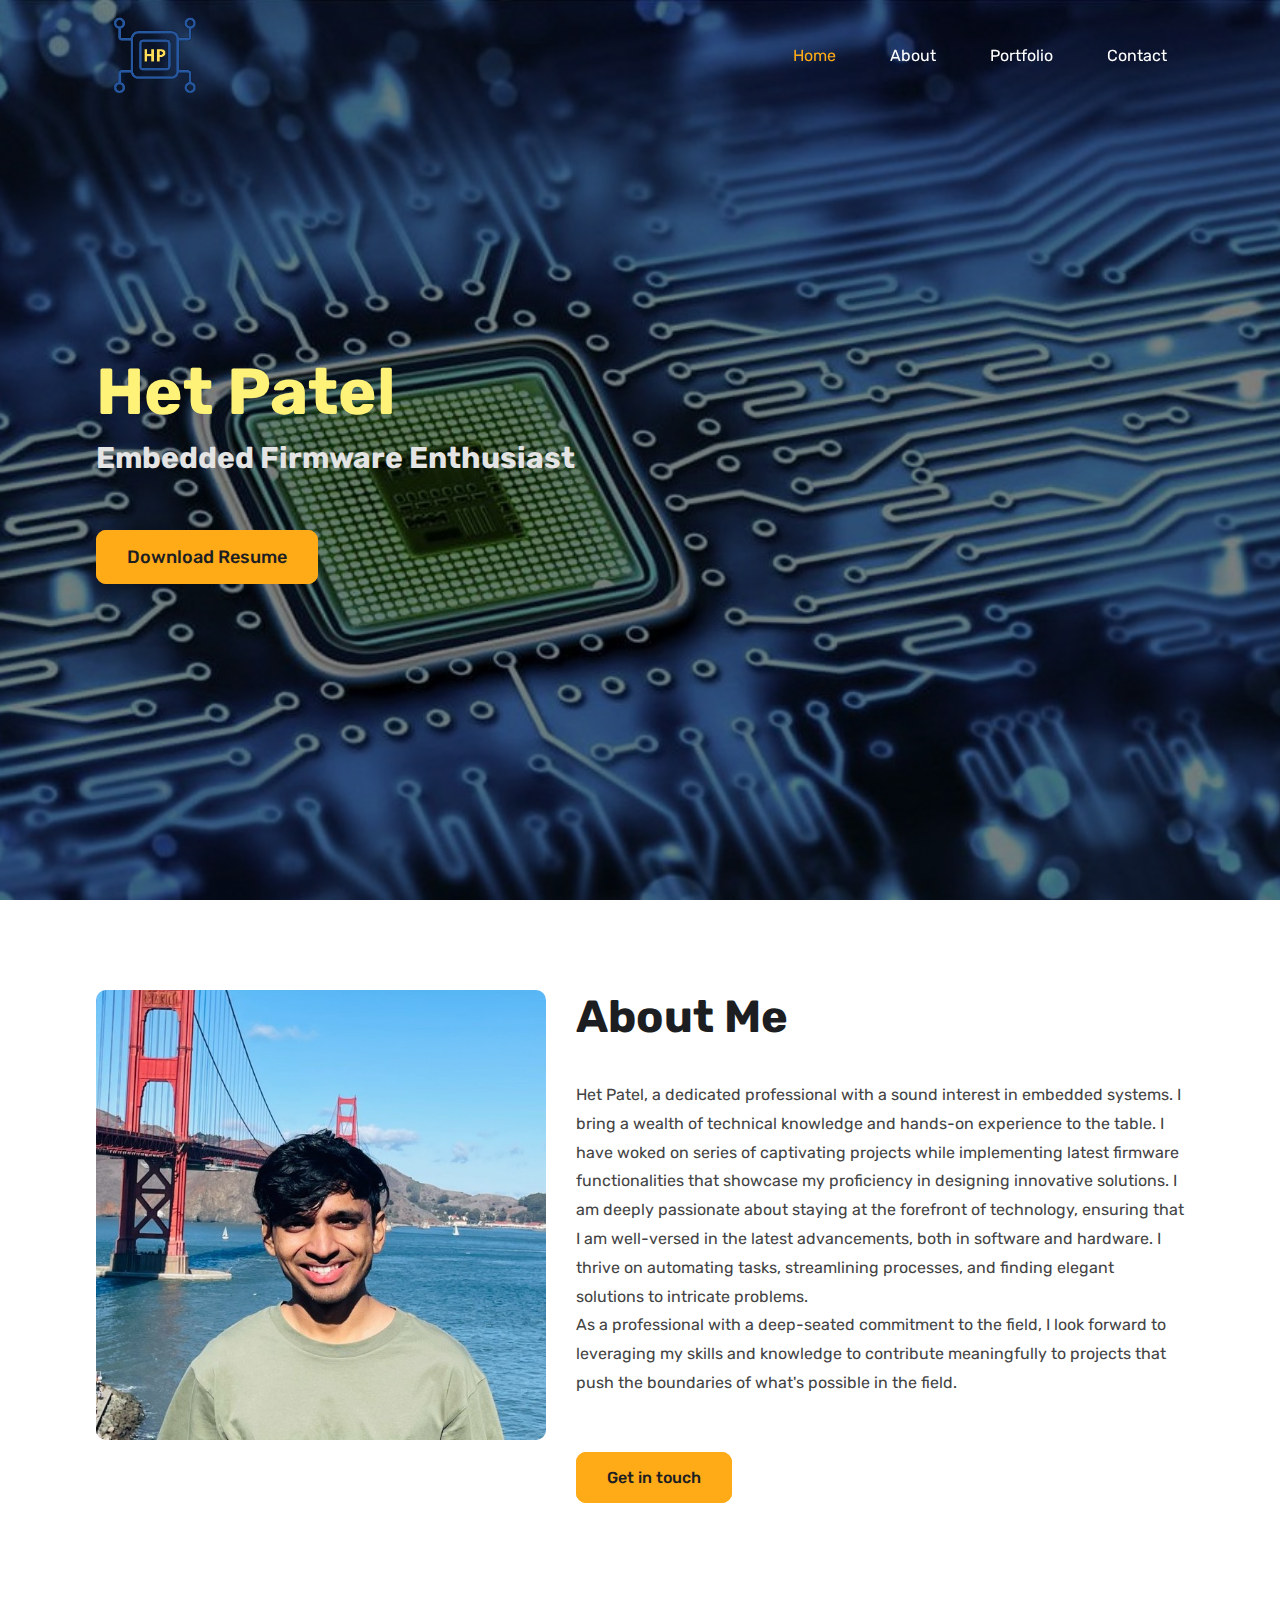
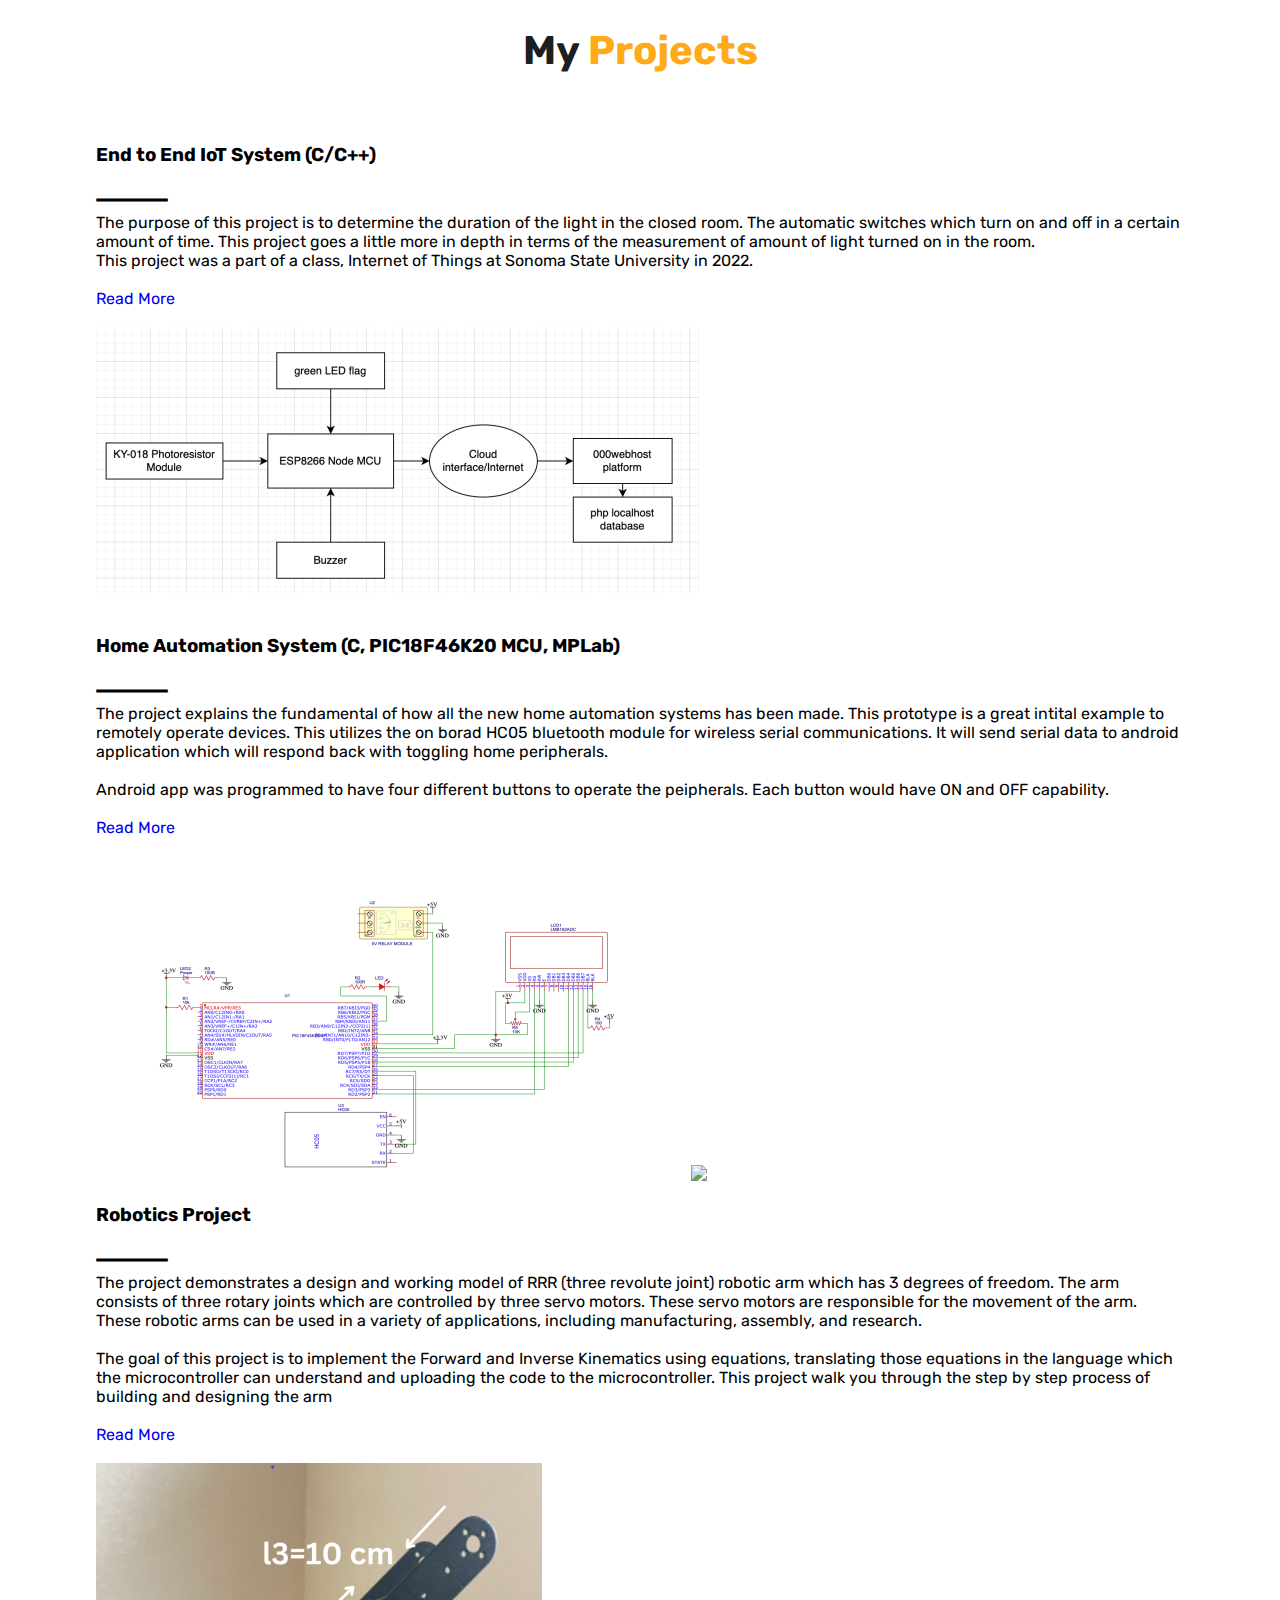
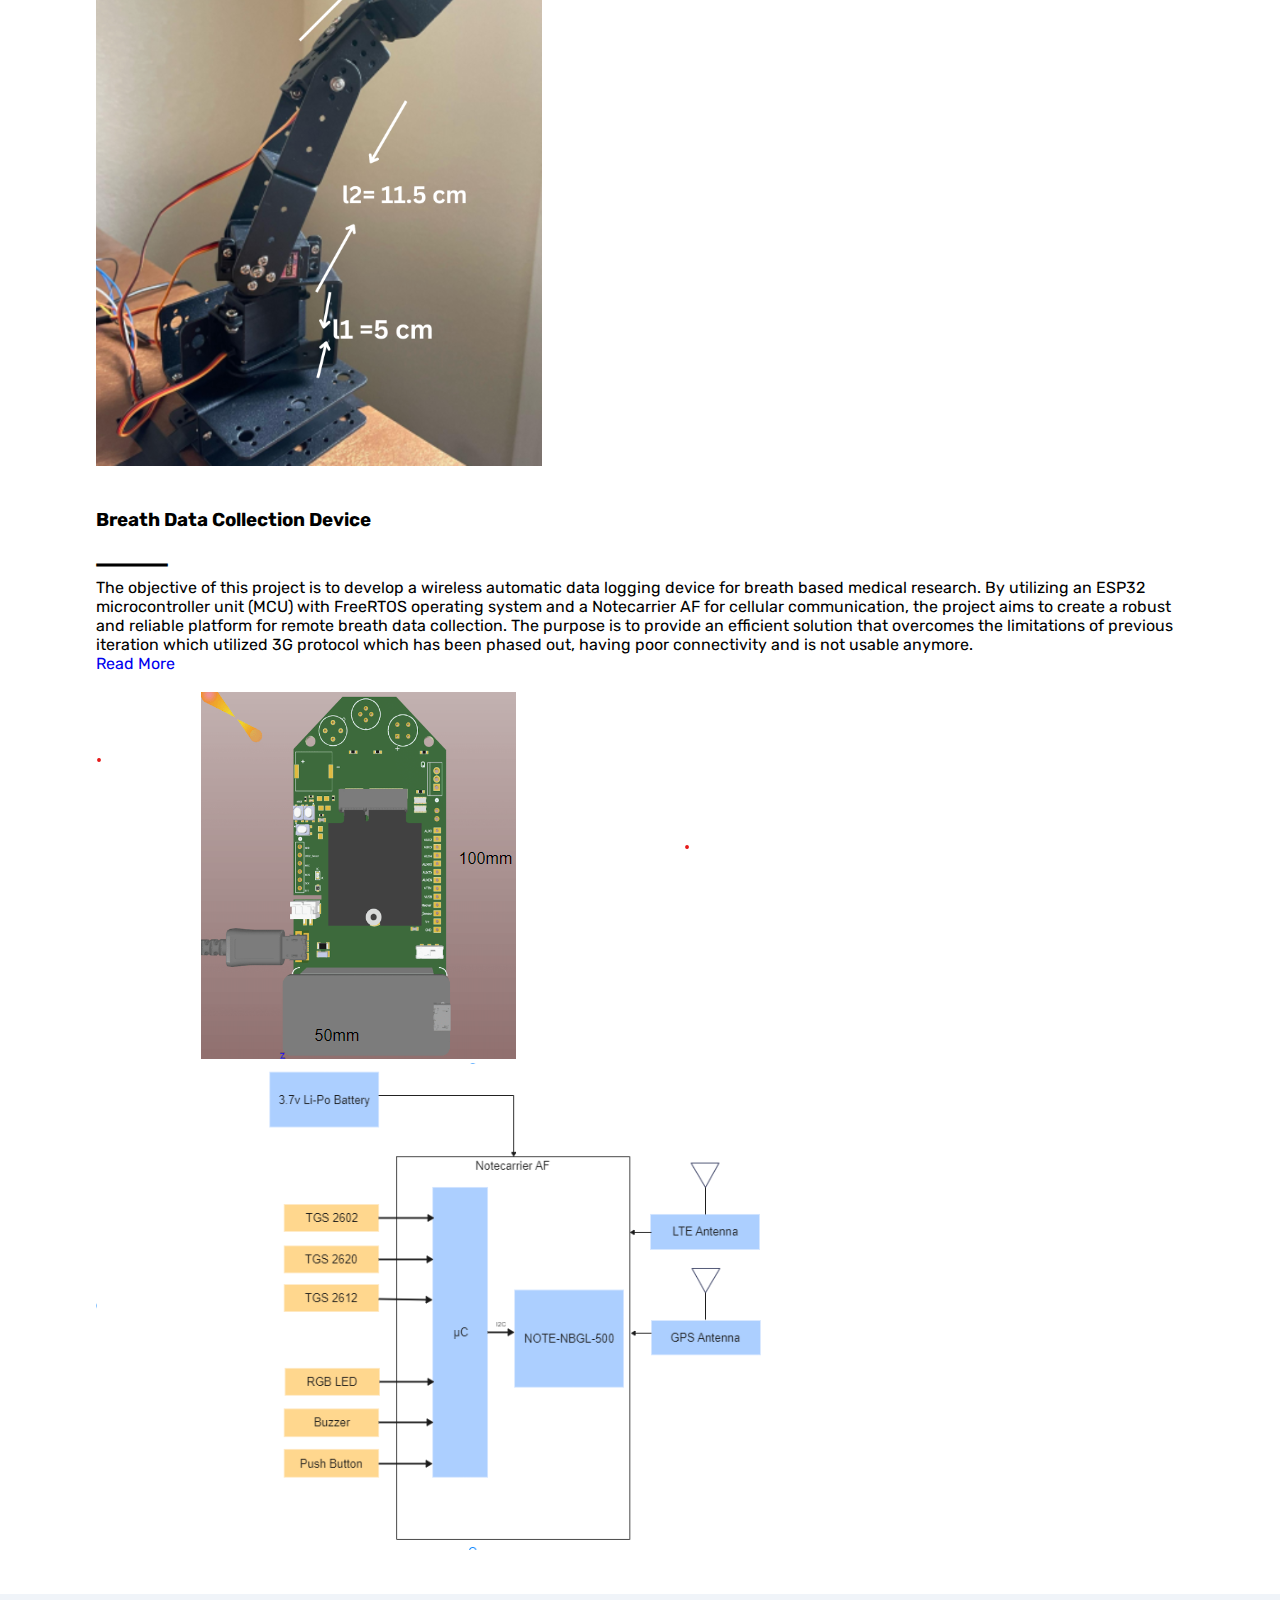
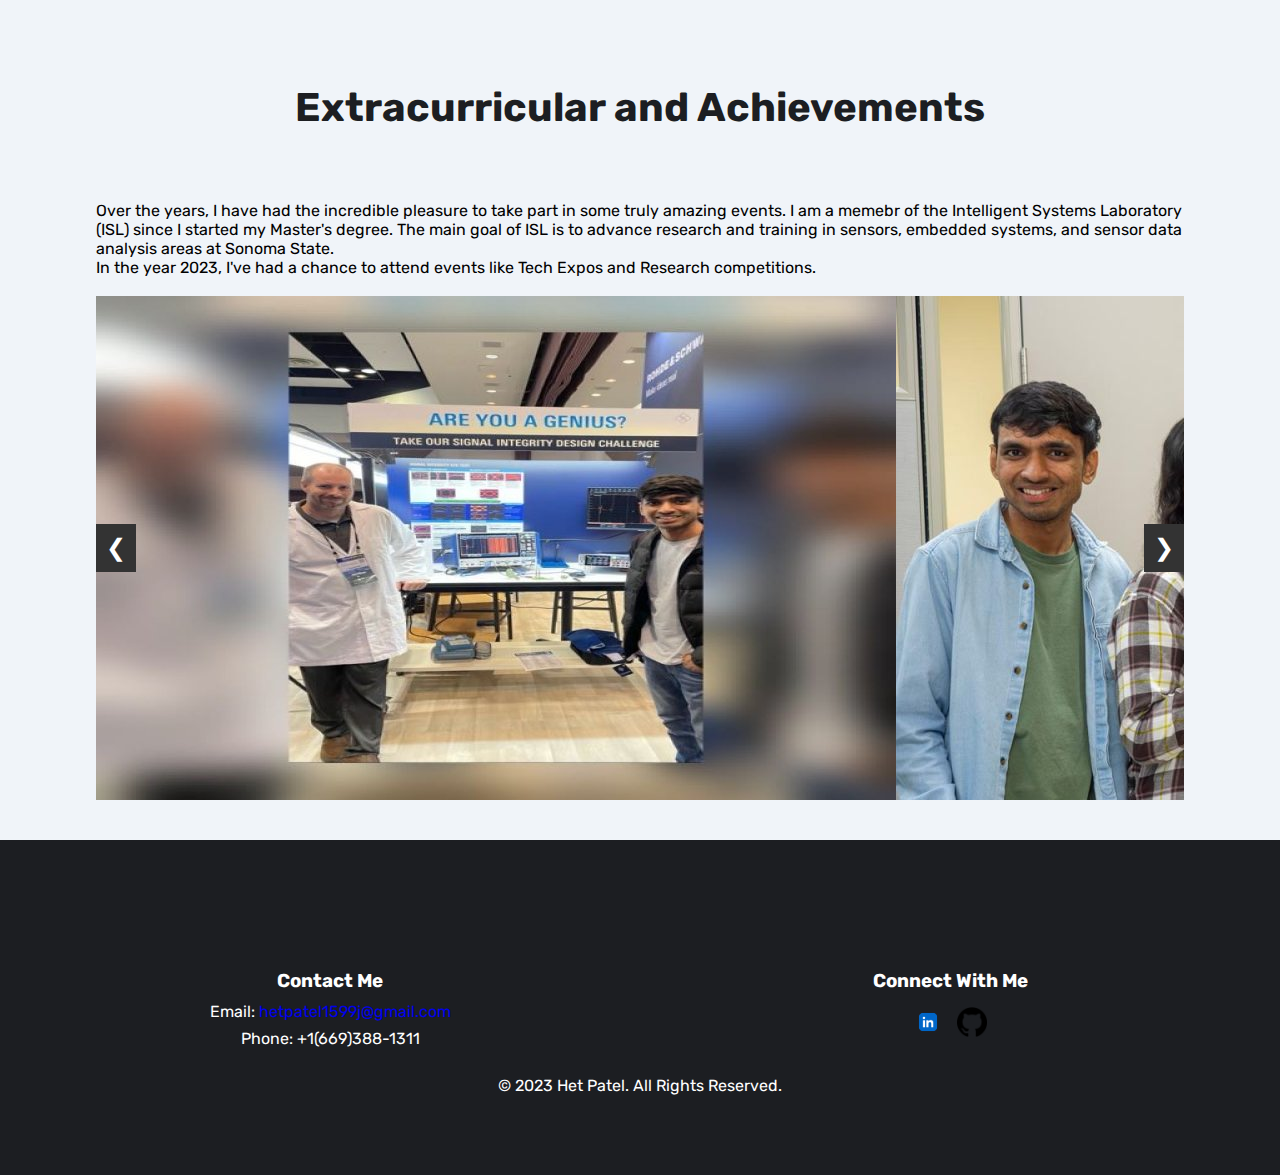
==== index.html @ 167763fb "Updated projects+achievement+JS" ====
<!DOCTYPE html>
<html lang="en">
<head>
    <meta charset="UTF-8">
    <meta http-equiv="X-UA-Compatible" content="IE=edge">
    <meta name="viewport" content="width=device-width, initial-scale=1.0">
    <title>Het Patel - Embedded Systems</title>

    <link rel="stylesheet" href="https://cdnjs.cloudflare.com/ajax/libs/font-awesome/6.4.0/css/all.min.css">
    <!-- link file css -->
    <link rel="stylesheet" href="style.css">
</head>
<body>
    <header>
        <nav class="contanier">
            <img class="logo" src="img/logo1.png" >
            <i id="btn-menu" class="fa-solid fa-bars"></i>
            <div class="nav-links">
                <a href="#home" class="active">Home</a>
                <a href="#about">About</a>
                <a href="#Portfolio">Portfolio</a>
                <a href="#Footer-content">Contact</a>
            </div>
        </nav>
    </header>
<!-- start home sec -->
    <div class="hero" id="home">
        <div class="overlay">
        <div class="contanier">
            <div class="main-content">
            <div class="content">
                <!-- <h4>Hello, I'm</h4> -->
                <h1>Het Patel</h1>
                <p>Embedded Firmware Enthusiast</p>
                <a href="Het Patel_Resume.pdf" class="btn">Download Resume</a>
            </div>

            <!-- <div class="hero-img">
                <img src="img/hero.png" >
            </div> -->
        </div>
    </div>
    </div>
    </div>

    <!-- start about sec -->

    <section id="about" class="about">
        <div class="contanier">
            <div class="about-img">
                <img src="img/HP_Headshot.jpg" >
            </div>
            <div class="content">
                <h1>About Me 
                    <!-- <span>Me</span> -->
                </h1>
                <!-- <h3>Embedded Systems</h3> -->
                <br><br>
                <p> 
                    Het Patel, a dedicated professional with a sound interest in embedded systems. I bring a wealth of technical knowledge and hands-on experience to the table.
                    I have woked on series of captivating projects while implementing latest firmware functionalities that showcase my proficiency in designing innovative solutions. I am deeply passionate about staying at the forefront of technology, ensuring that I am well-versed in the latest advancements, both in software and hardware.
                    I thrive on automating tasks, streamlining processes, and finding elegant solutions to intricate problems. <br>
                    As a professional with a deep-seated commitment to the field, I look forward to leveraging my skills and knowledge to contribute meaningfully to projects that push the boundaries of what's possible in the field.
                </p>
                     <div class="btns">
                        <!-- <a href="#" class="btn">Download CV</a> -->
                        <a href="#Footer-content" class="btn">Get in touch</a>
                     </div>
            </div>
        </div>
    </section>


    <!-- start Portfolio -->


    <section id="Portfolio" class="portfolio">
        <div class="contanier">
            <div class="sec-top">
                <h1>My <span>Projects</span></h1>
            </div>
    
            <!-- Project 1 -->
            <div class="project1">
                <h3>End to End IoT System (C/C++)</h3>
                <br>
                <h2>⸻</h2>
                <p> The purpose of this project is to determine the duration of the light in the closed
                    room. The automatic switches which turn on and off in a
                    certain amount of time. This project goes a little more in depth in terms of the measurement
                    of amount of light turned on in the room.
                    </p>
                    <p>
                        This project was a part of a class, Internet of Things at Sonoma State University in 2022. 
                    </p> <br>
                <a href="endtoend.pdf">
                        <span>Read More</span>
                        </a> <br> <br> 
                <div class="image-container">      
                    <img src="img/endtoend.png">
                </div>
            </div>  
    
            <!-- Project 2 -->
            <div class="project2">
                <br><br> 
                <h3>Home Automation System (C, PIC18F46K20 MCU, MPLab)</h3>
                <br>
                <h2>⸻</h2>
                <p>The project explains the fundamental of how all the new home automation systems has been made. 
                    This prototype is a great intital example to remotely operate devices. This utilizes the on borad
                    HC05 bluetooth module for wireless serial communications. It will send serial data to android application
                    which will respond back with toggling home peripherals. 
                    <br> <br>Android app was programmed to have four different buttons to operate the peipherals. Each button would have ON and OFF capability.
                </p> <br>
                
                    <a href="projects.html">
                        <span>Read More</span><br><br><br><br>
                        </a>
                <div class="image-container">  
                    <img src="img/project7.png">
                    <img src="img/project8.png"><br>
                    <br>
                </div>
            </div>
    
            <!-- Project 3 -->
            <div class="project3">
                <h3>Robotics Project</h3>
                <br>
                <h2>⸻</h2>
                <p>The project demonstrates a design and working model of RRR (three revolute joint) robotic arm which has 3 degrees of freedom. 
                    The arm consists of three rotary joints which are controlled by three servo motors. 
                    These servo motors are responsible for the movement of the arm. These robotic arms can be used in a variety of applications, including manufacturing, assembly, and research. 
                    
                   <br> <br> The goal of this project is to implement the Forward and Inverse Kinematics using equations, translating those equations in the language which the microcontroller can understand and uploading the code to the microcontroller. 
                    This project walk you through the step by step process of building and designing the arm
                </p> <br>
                <a href="ECE573 Report.pdf">
                        <span>Read More</span>
                        </a> <br> <br>
                <div class="image-container">    
                    <img src="img/Project9.png">
                </div>
            </div>
            
             <!-- Project 4 -->
             <div class="project4"><br><br>
                <h3>Breath Data Collection Device</h3>
                <br>
                <h2>⸻</h2>
                <p>The objective of this project is to develop a wireless automatic data logging device for breath based medical research. 
                    By utilizing an ESP32 microcontroller unit (MCU) with FreeRTOS operating system and a Notecarrier AF for cellular communication, the project aims to create a robust and reliable platform for remote breath data collection. 
                    The purpose is to provide an efficient solution that overcomes the limitations of previous iteration which utilized 3G protocol which has been phased out, having poor connectivity and is not usable anymore.</p>
                <a href="projects.html">
                        <span>Read More</span><br><br>
                        </a>
                <div class="image-container">
                    <img src="img/Project10.png">
                    <img src="img/Project11.png">
                    
                </div>
    
            <!-- Add more projects as needed -->
    
        </div>
    </section>
                    </div>
    </section>


    <!-- start Contact -->

    <section id="Contact" class="contact">
        <div class="contanier">
            <div class="sec-top">
                <h1>Extracurricular and Achievements<span></span></h1>
            </div>
    
            <div class="content">
                <p>Over the years, I have had the incredible pleasure to take part in some truly amazing events.
                    I am a memebr of the Intelligent Systems Laboratory (ISL) since I started my Master's degree. The main goal of ISL is to advance research and training in sensors, embedded systems, and sensor data analysis areas at Sonoma State.
                    <br> In the year 2023, I've had a chance to attend events like Tech Expos and Research competitions.  
                </p> <br>
            </div>

            <div class="carousel-container">
                <button class="carousel-button prev" onclick="prevSlide()">❮</button>
                <div class="carousel">
                    <img src="img/Expo_3.jpg" alt="Description of Image 1">
                    <img src="img/CSU_research.jfif" alt="Description of Image 2">
                    <img src="img/isl_logo.jpg" alt="Description of Image 2">
                    <img src="img/Expo_4.jpg" alt="Description of Image 2">
                    <!-- Add more images as needed -->
                </div>
                <button class="carousel-button next" onclick="nextSlide()">❯</button>
            </div>
        </div>
    </section>  

    <!--- strat footer -->

    <footer>
        <section id="Footer-content">
        <div class="footer-content">
            <div class="contact-info">
                <h3>Contact Me</h3>
                <p>Email: <a href="mailto:hetpatel1599j@gmail.com">hetpatel1599j@gmail.com</a></p>
                <p>Phone: +1(669)388-1311</p>
            </div>
            <div class="social-icons">
                <h3>Connect With Me</h3>
                <a href="https://www.linkedin.com/in/het-patel-87b66620b/" target="_blank">
                    <img src="img/linkedin-logo.png" alt="LinkedIn">
                </a>
                <a href="https://www.github.com/hetgg" target="_blank">
                    <img src="img/github-logo.png" alt="GitHub">
                </a>
                <!-- Add more social icons as needed -->
            </div>
        </div>
        <div class="copyright">
            <p>&copy; 2023 Het Patel. All Rights Reserved.</p>
        </div>
    </section>
    </footer>
    

    <script src="main.js"></script>
</body>
</html>
---- style.css ----
/* fonts */
@import url('https://fonts.googleapis.com/css2?family=Dosis:wght@300;400;500;600;700;800&family=Rajdhani:wght@300;400;500;600;700&family=Rubik:wght@300;400;500;600;700&display=swap');
*{
    padding: 0;
    margin: 0;
    box-sizing: border-box;
    font-family: 'Rubik', sans-serif;
    text-decoration: none;
    transition: 0.3s;
}
*::selection{
    background-color: #ffaa17;
    color: #fff;
}

html{
    scroll-behavior: smooth;
}
.contanier{
    width: 85%;
    margin: auto;
}
.btn{
    padding: 15px 30px;
    color: #1c1e22;
    font-weight: 500;
    background-color: #ffaa17;
    border-radius: 10px;
    border: 1px solid #ffaa17;
}
.btn:hover{
    color: #ffaa17;
    background: #fff;
}

section{
    padding: 90px 0 40px;
}

.sec-top{
    text-align: center;
    margin-bottom: 70px;
}
.sec-top h1{
    color: #1c1e22;
    font-size: 40px;
}
.sec-top h1 span{
    color: #ffaa17;
}

.boxs{
    display: flex;
    flex-wrap: wrap;
    justify-content: space-between;
}
.boxs .box{
    width: 30%;
}
/* start Header */

header{
    position: fixed;
    top: 0;
    left: 0;
    right: 0;
    background: transparent;
    justify-content: space-between;
    z-index: 1000;
    padding: 15px 20px;

}
.logo {
    max-height: 80px; /* Adjust the max height as needed */
}
header.active{
    background-color: #1c1e22;
    border-bottom: 1px solid #8888884a;
}
header nav{
    display: flex;
    justify-content: space-between;
    align-items: center;
    height: 80px;
}
header nav .nav-links a{
    color: #fff;
    margin-left: 50px;
}
header nav .nav-links a:hover,
header nav .nav-links a.active{
    color: #ffaa17;
}

#btn-menu{
    display: none;
}

/* start Hero */

.hero .hero-img img,
.project img {
    max-width: 100%; /* Ensure the image scales down to fit its container */
    height: auto; /* Maintain the aspect ratio of the image */
    display: block; /* Remove any extra spacing added by inline elements */
    margin: 0 auto; /* Center the image within its container */
    border-radius: 10px; /* Add border-radius for rounded corners if desired */
}

/* Center images within the project box */
.project1 .box,
.project2 .box,
.project3 .box,
.project4 .box {
    display: flex;
    /* flex-direction: column; */
    justify-content: space-between;
    align-items: center;
}

/* Style for the "Landing Page" text */
.project1 .box-hover span,
.project2 .box-hover span,
.project3 .box-hover span,
.project4 .box-hover span {
    display: block;
    text-align: center;
    margin-top: 20px;
}

/* Adjust the width of the boxes */
.boxs .box {
    width: calc(30% - 20px);
    margin-bottom: 40px;
}

/* Add margin between the boxes */
.boxs .box:not(:last-child) { 
    margin-right: 20px;
}

/* Add a wrapper for the text and links */
.project1 .text-wrapper,
.project2 .text-wrapper,
.project3 .text-wrapper,
.project4 .text-wrapper {
    display: flex;
    flex-direction: column;
    align-items: center;
    text-align: center;
    margin-bottom: 20px; /* Adjust the margin as needed */
}

/* Style for the paragraph and link */
.project1 .text-wrapper p,
.project2 .text-wrapper p,
.project3 .text-wrapper p,
.project4 .text-wrapper p,
.project1 .text-wrapper a,
.project2 .text-wrapper a,
.project3 .text-wrapper a,
.project4 .text-wrapper a {
    margin: 5px 0;
}


/* CSS for Image Carousel */

.carousel-container {
    position: relative;
    max-width: 100%; /* Adjust the maximum width as needed */
    width: 100%;
    margin: auto;
    overflow: hidden;
    text-align: center;
}

.carousel {
    display: flex;
    transition: transform 0.5s ease-in-out;
}

.carousel img {
    width: 100%; /* Each image takes up 50% of the container width */
    height: auto;
    object-fit: contain;
}

.carousel-button {
    position: absolute;
    top: 50%;
    transform: translateY(-50%);
    font-size: 24px;
    cursor: pointer;
    color: #fff;
    background-color: #333;
    border: none;
    padding: 10px;
    z-index: 1;
}

.next {
    right: 0;
}

.prev {
    left: 0;
}


.hero{
    padding-top: 80px;
    background: url(img/cover.jpeg);
    background-repeat: no-repeat;
    background-position: center;
    background-size: cover;
    min-height: 100vh;
    justify-content: center;
    align-items: center;

}
.hero .contanier{
    display: flex;
    justify-content: space-between;
    align-items: center;
}
.hero .content h4{
    color: #ffaa17;
    font-size: 30px;
}
.hero .content h1{
    color: #fff279;
    font-size: 65px;
    margin: 20px 0 10px;
    /* margin: 20px 0 80px; */
}

.overlay {
    position: absolute;
    top: 0;
    left: 0;
    width: 100%;
    height: 100%;
    background-color: rgba(0, 0, 0, 0.5); /* Adjust the last value for the level of transparency */
    display: flex;
    justify-content: center;
    align-items: center;
}

.main-content {
    z-index: 1; /* Ensure text appears above the overlay */
    color: #fff; /* Set text color to white or a contrasting color */
    /* Add any additional styles for your main content */
  }

.hero .content p{
    color: #e4e4e4;
    font-size: 30px;
    font-weight: bold;
    margin-bottom: 70px;
}
.hero .content .btn{
    font-size: 18px;
}
.hero .hero-img img{
    width: 450px;
}
 /* start about */ 

 .about {
    padding: 90px 0 50px;
 }
.about .contanier{
    display: flex;
    justify-content: center;
}
.about .about-img img{
    width: 450px;
    border-radius: 10px;
}
.about .content{
    margin-left: 30px;
}
.about .content h1{
    color: #1c1e22;
    font-size: 45px;
}
.about .content h1 span{
    color: #ffaa17;
}
.about .content h3{
    color: #1c1e22;
    font-size: 20px;
    font-weight: 600;
    margin-bottom: 40px;
}
.about .content p{
    color: #444;
    line-height: 1.8;
    margin-bottom:70px;
}



/* start Services */

.services{
    background-color: #f0f4f9;
    text-align: center;
}
.services .boxs .box{
    background-color: #fff;
    padding: 40px 20px;
    border-radius: 10px;
    box-shadow: 0px 5px 20px 0px rgba(128, 112, 22, 0.2);
    position: relative;
    top: 0;
}
.services .boxs .box:hover{
    top: -25px;
}
.services .boxs .box i{
    color: #ffaa17;
    font-size: 50px;
    margin-bottom: 20px;
}
.services .boxs .box h3{
    color: #1c1e22;
    font-size: 24px;
    margin-bottom: 20px;
}
.services .boxs .box p{
    color: #444;
    margin-bottom: 50px;
}
/* start Portfolio */
.portfolio .boxs .box{
    margin-bottom: 50px;
    position: relative;
    overflow: hidden;
}
.portfolio .boxs .box img{
    width: 100%;
    height: 100%;
}
.portfolio .boxs .box:hover img{
    transform: scale(1.2);
    rotate: -4deg;
    transition: 0.6s ease-out;
}
.portfolio .boxs .box .box-hover{
    position: absolute;
    left: 0;
    bottom: 0;
    width: 100%;
    height: 100%;
    background: #111111b9;
    z-index: 2;
    display: flex;
    justify-content: center;
    align-items: center;
    transition: 0.6s;
    opacity: 0;
}
.portfolio .boxs .box:hover .box-hover{
    opacity: 1;
}
.portfolio .boxs .box .box-hover span{
    color: #fff;
    font-size: 25px;
}

/* start Contact */

.contact{
    background: #f0f4f9;
}
.contact form{
    width: 60%;
    margin: auto;
    display: flex;
    flex-wrap: wrap;
    justify-content: space-between;
}
.contact form input{
    width: 48%;
    font-size: 18px;
    padding: 15px 10px;
    outline: none;
    border: 1px solid rgba(128, 112, 22, 0.3);
    margin-bottom: 20px;
    border-radius: 10px;
}
.contact form textarea{
    border: 1px solid rgba(128, 112, 22, 0.3);
    outline: none;
    border-radius: 10px;
    width: 100%;
    padding: 10px;
}
.contact form textarea:focus,
.contact form input:focus{
    border-color: #ffaa17;
}
.contact form button{
    margin: 40px auto 0;
    cursor: pointer;
}

/*Start Footer*/
footer {
    background-color: #1c1e22;
    color: #fff;
    padding: 40px 20px;
    text-align: center;
}

.footer-content {
    display: flex;
    justify-content: space-around;
    flex-wrap: wrap;
}

.contact-info,
.social-icons {
    flex: 1;
    margin: 0 20px;
}

.contact-info h3,
.social-icons h3 {
    margin-bottom: 10px;
}

.contact-info p {
    margin-bottom: 8px;
}

.social-icons img {
    width: 30px;
    margin: 5px;
}

.copyright {
    margin-top: 20px;
}

/* Media */
/* Existing CSS code remains unchanged */

/* Media Queries for Responsiveness */

@media (max-width: 1200px) {
    .contanier {
        width: 90%;
    }
    .hero .content h1 {
        font-size: 50px;
    }
    .hero .content p {
        font-size: 25px;
    }
    .hero .hero-img img {
        width: 380px;
    }
    .hero {
        padding-bottom: 40px;
    }
    .about .content h3 {
        font-size: 20px;
    }
    .about .content p {
        margin-bottom: 50px;
    }
    .about .about-img img {
        width: 380px;
    }
    .services .boxs .box h3 {
        font-size: 22px;
    }
    .contact form {
        width: 70%;
    }
}

@media (max-width: 900px) {
    .hero .content h1 {
        font-size: 40px;
    }
    .hero .content p {
        font-size: 22px;
    }
    .hero .hero-img img {
        width: 340px;
    }
    header nav .nav-links a {
        margin-left: 40px;
    }
    .about .contanier {
        flex-direction: column;
        text-align: center;
    }
    .about .about-img img {
        width: 340px;
    }
    .about .about-img {
        margin-bottom: 40px;
    }
    .boxs .box {
        width: 45%;
        margin-bottom: 40px;
    }
    .contact form {
        width: 80%;
    }
}

@media (max-width: 780px) {
    .hero .contanier {
        flex-direction: column-reverse;
    }
    .hero .hero-img img {
        width: 380px;
    }
    .hero .content h1 {
        font-size: 50px;
    }
    .hero .content {
        margin-top: 40px;
        text-align: center;
    }
    .btn {
        padding: 12px 25px;
    }
    #btn-menu {
        display: block;
        color: #fff;
        font-size: 40px;
    }
    header nav .nav-links {
        position: absolute;
        top: -350px;
        left: 0;
        width: 100%;
        display: flex;
        flex-direction: column;
        background-color: #1c1e22;
    }
    header nav .nav-links.active {
        top: 100%;
    }
    header nav .nav-links a {
        width: 100%;
        margin: auto;
        padding: 20px;
        text-align: center;
        font-size: 20px;
        border-bottom: 1px solid #444;
    }
    header nav .nav-links a.active,
    header nav .nav-links a:hover {
        background-color: #ffaa17;
        color: #1c1e22;
    }
}

@media (max-width: 670px) {
    .hero .hero-img img {
        width: 100%;
        border: 2px solid #ffaa17;
    }
    .carousel img {
        width: 100%; /* Ensure images scale down on smaller screens */
        height: auto;
    }
    .carousel-container {
        overflow: hidden; /* Ensure images are properly clipped within the container */
    }
    .project1 img,
    .project2 img,
    .project4 img {
        max-width: 100%; /* Ensure images scale down on smaller screens */
        height: auto;
        margin: 0 auto;
        display: block;
        border-radius: 10px; /* Add border-radius for rounded corners if desired */
    }
    .project3 img { 
    max-width: 50%; /* Reduce the size by half for mobile view */
    height: auto;
    border-radius: 10px; /* Add border-radius for rounded corners if desired */
    }
    .boxs {
        flex-direction: column;
        align-items: center;
    }
    .boxs .box {
        width: 90%; /* Adjust the width of the boxes for better responsiveness */
        margin-right: 0;
        margin-bottom: 20px;
    }
    .contact form {
        width: 90%;
    }
}

@media (max-width: 500px) {
    .project1 img,
    .project2 img,
    .project4 img {
        max-width: 100%; /* Ensure images scale down on smaller screens */
        height: auto;
        margin: 0 auto;
        display: block;
        border-radius: 10px; /* Add border-radius for rounded corners if desired */
    }
    .project3 img {
        max-width: 50%; /* Reduce the size by half for mobile view */
        height: auto;
        border-radius: 10px; /* Add border-radius for rounded corners if desired */
    }
    .hero .hero-img img {
        width: 100%;
        border: 2px solid #ffaa17;
    }
    .boxs {
        flex-direction: column;
        align-items: center;
    }
    .boxs .box {
        width: 100%; /* Display boxes as full width on smaller screens */
        margin-right: 0;
        margin-bottom: 20px;
    }
    .contact form {
        width: 90%;
    }
}
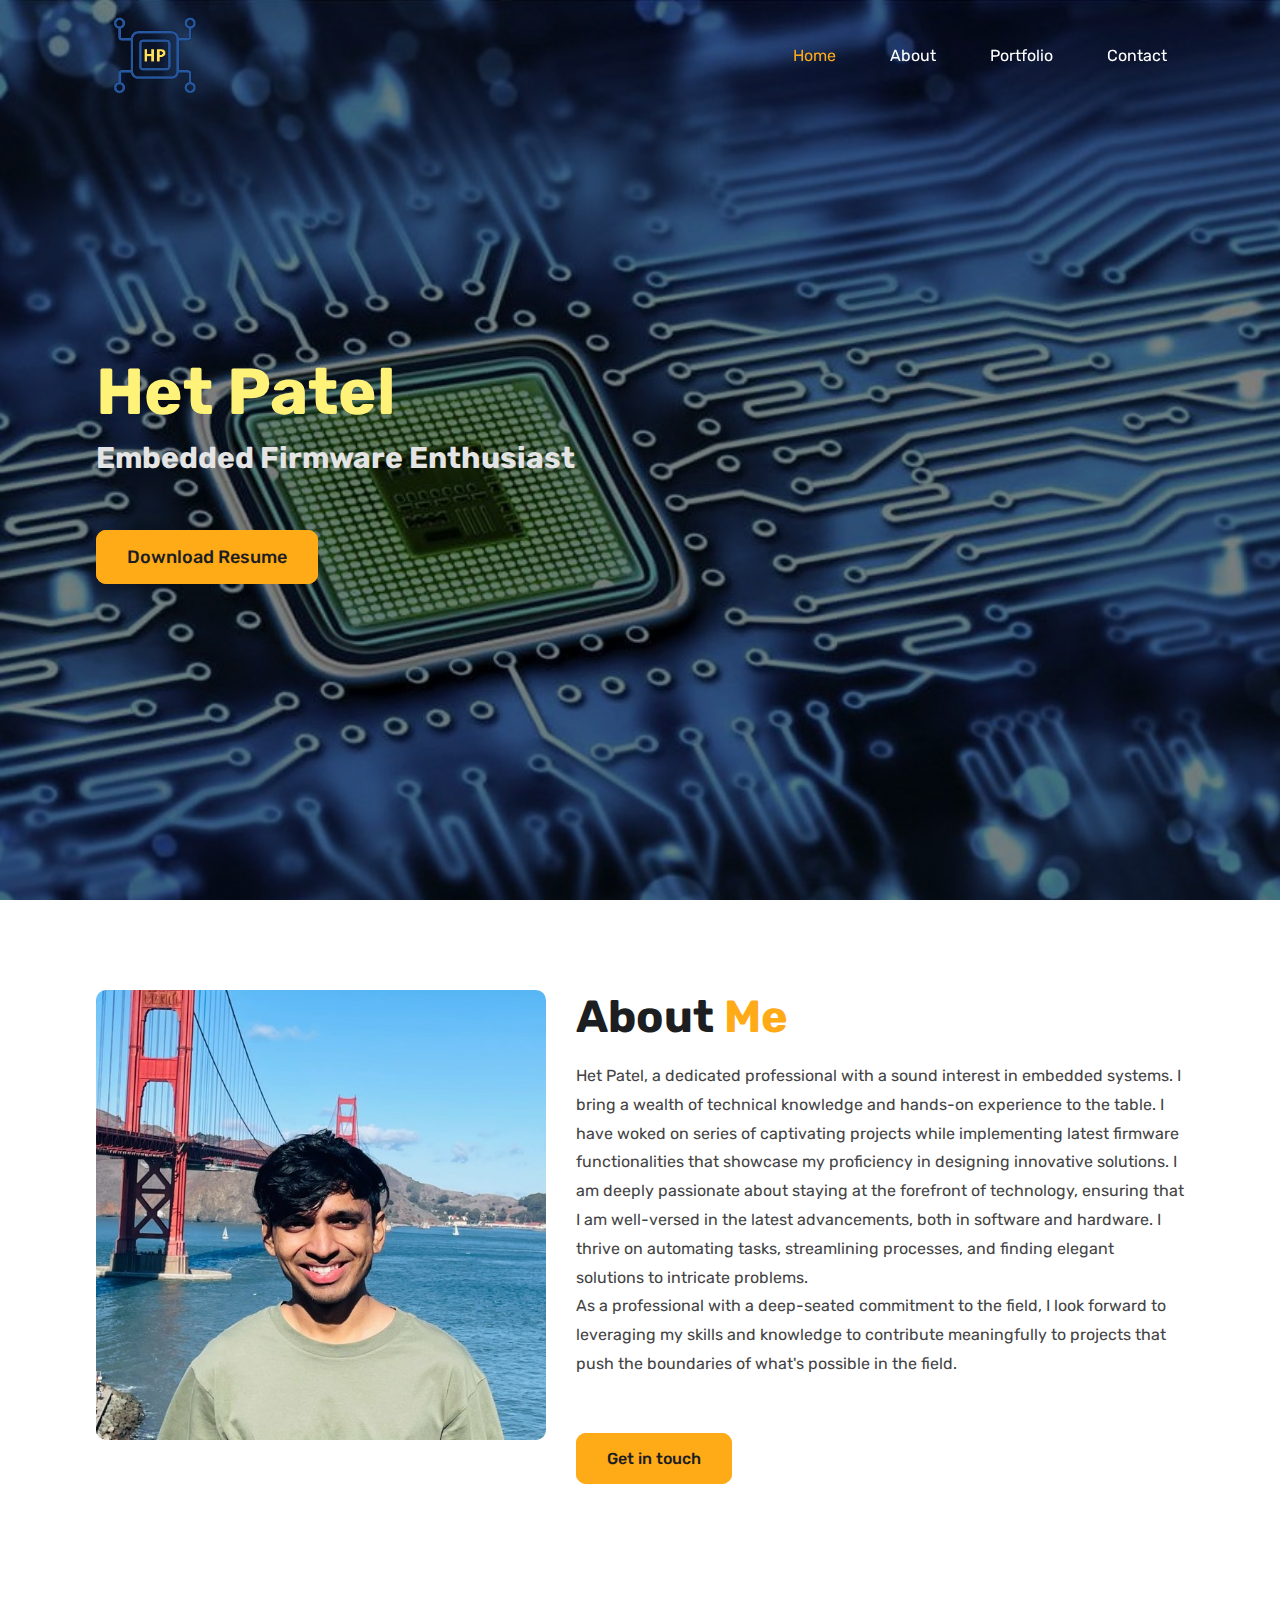
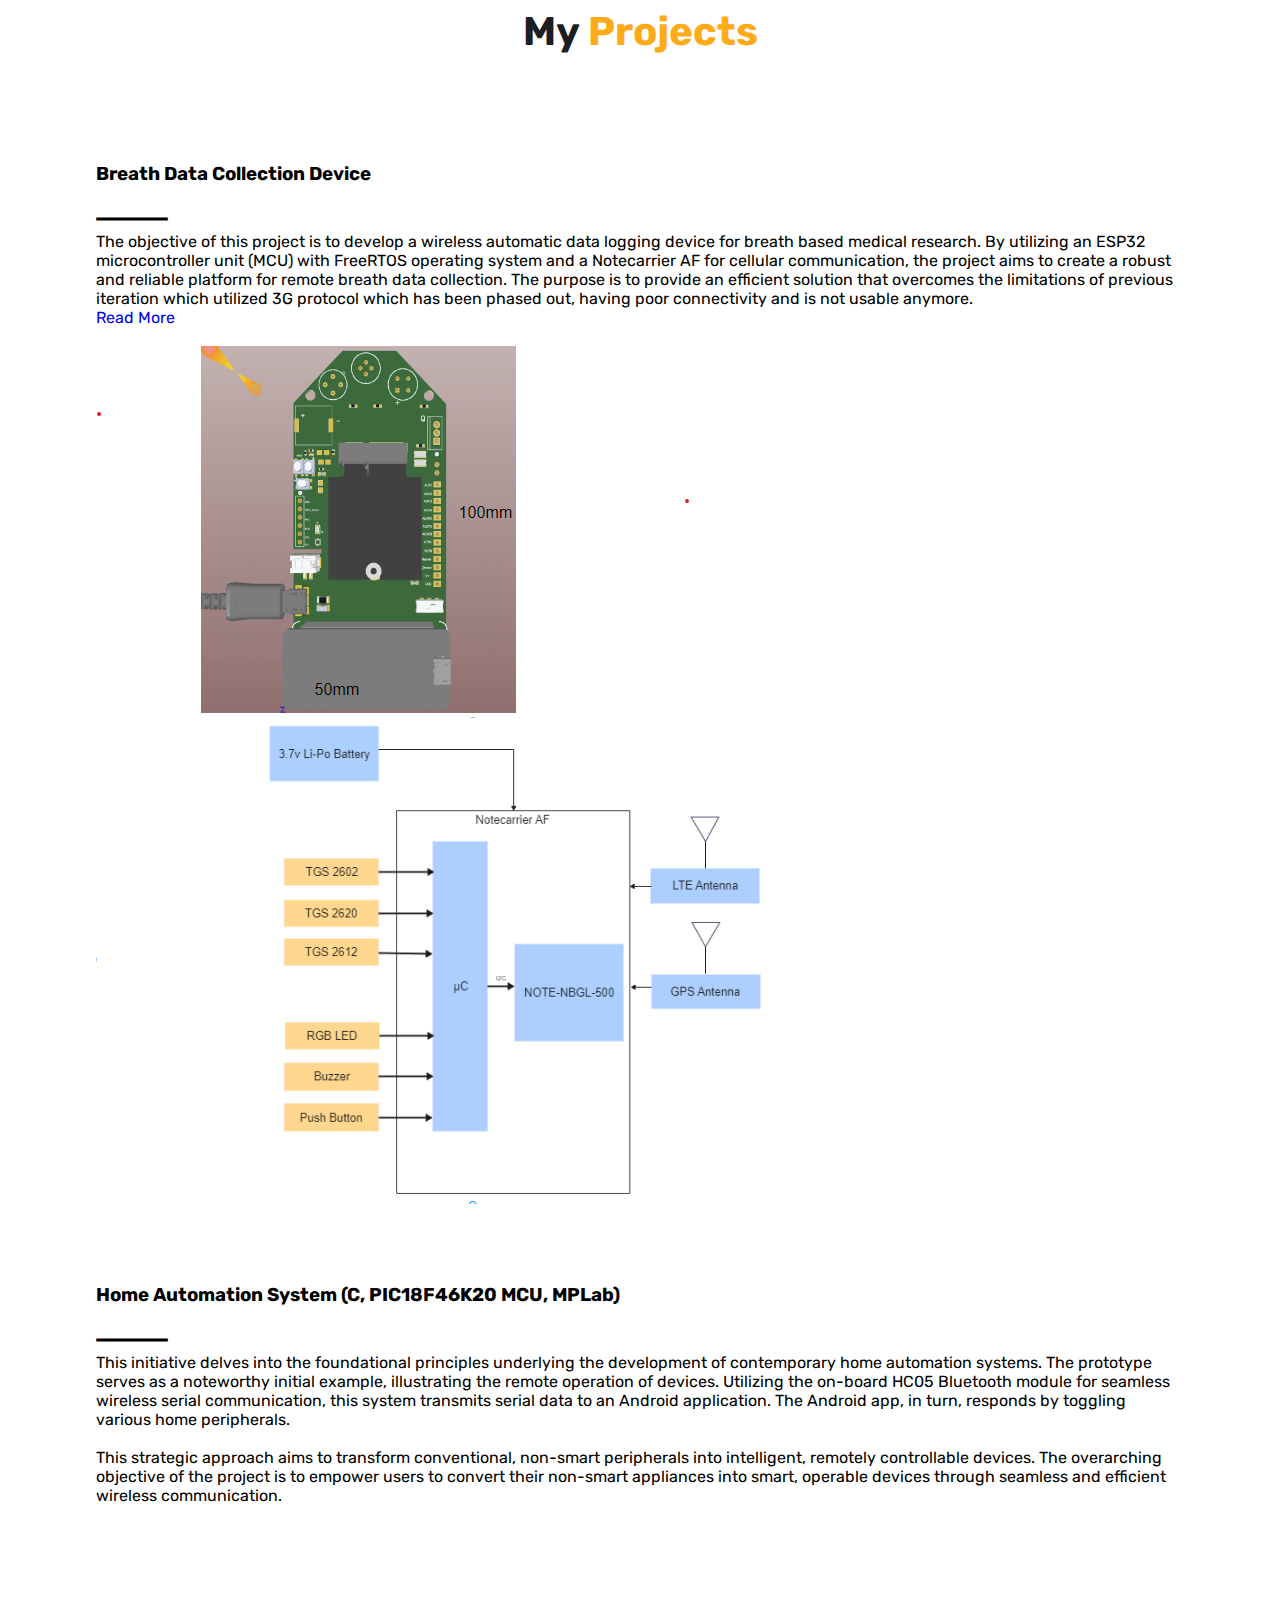
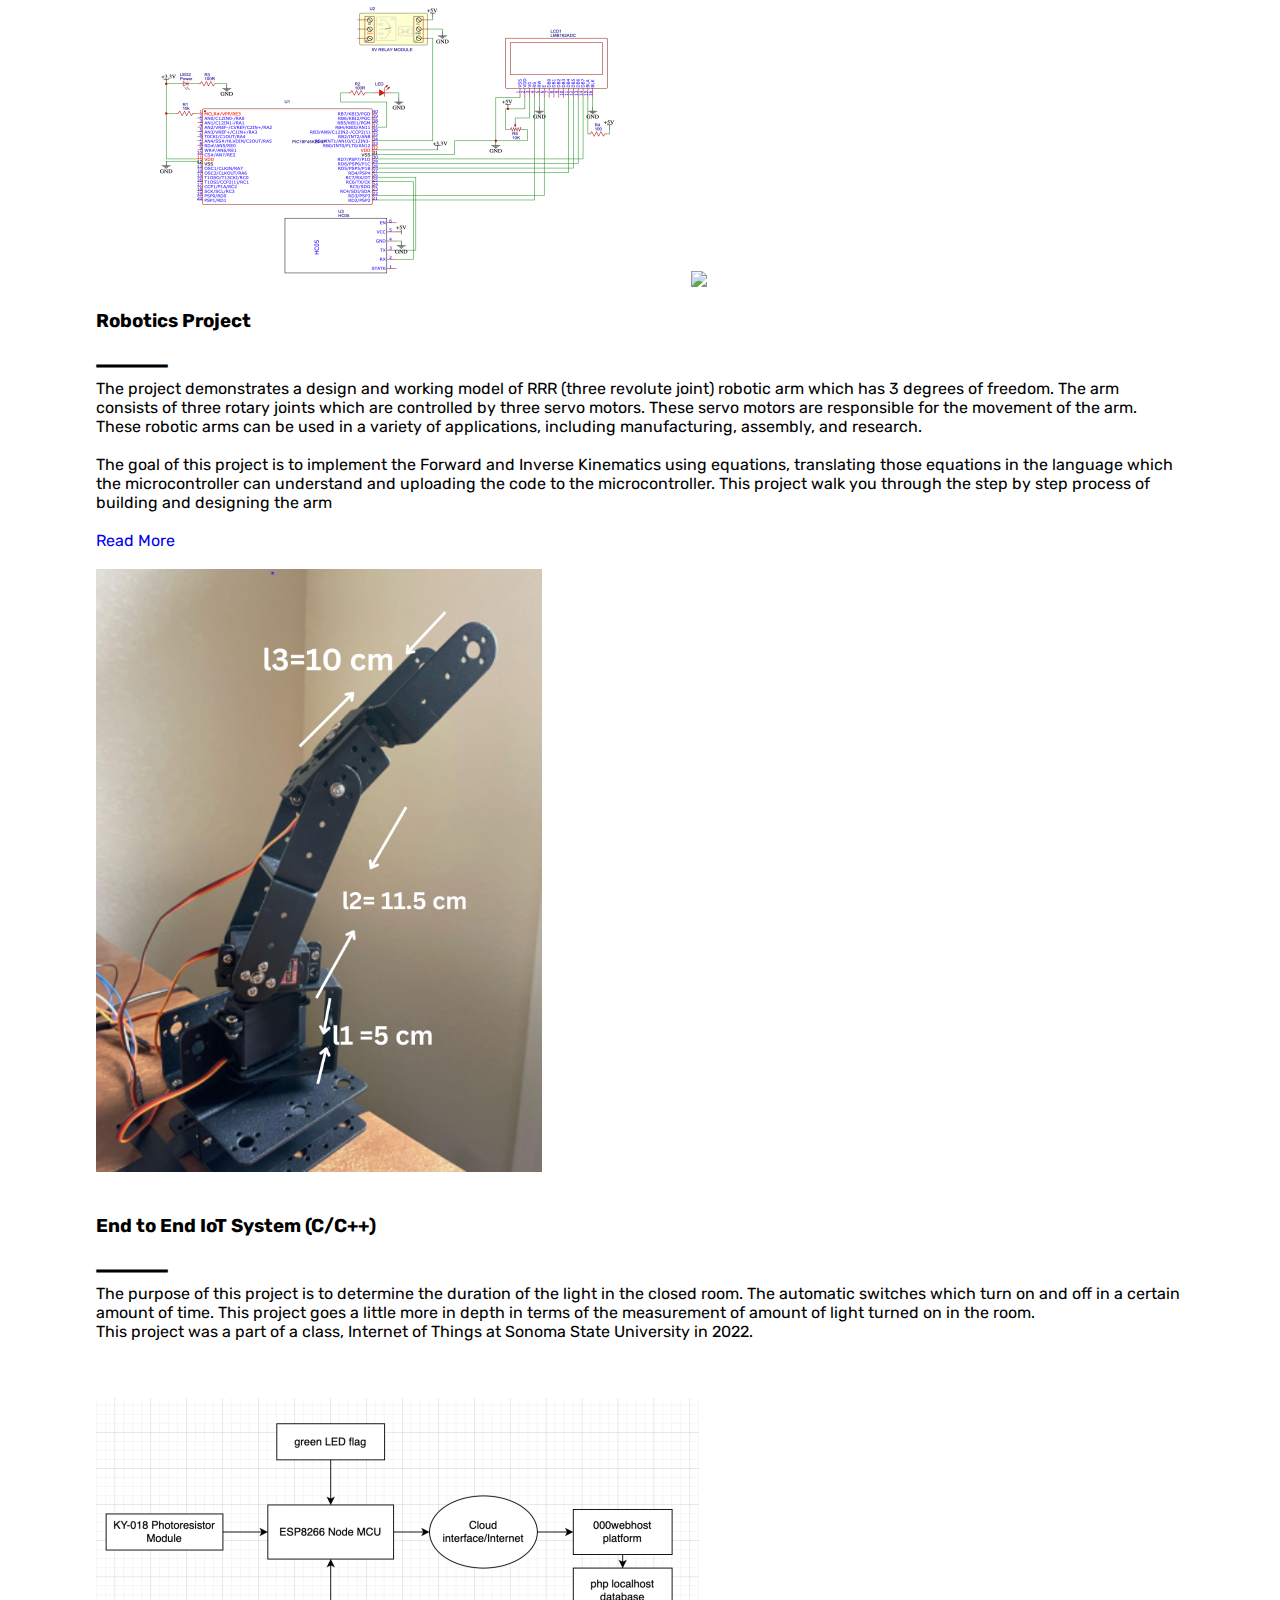
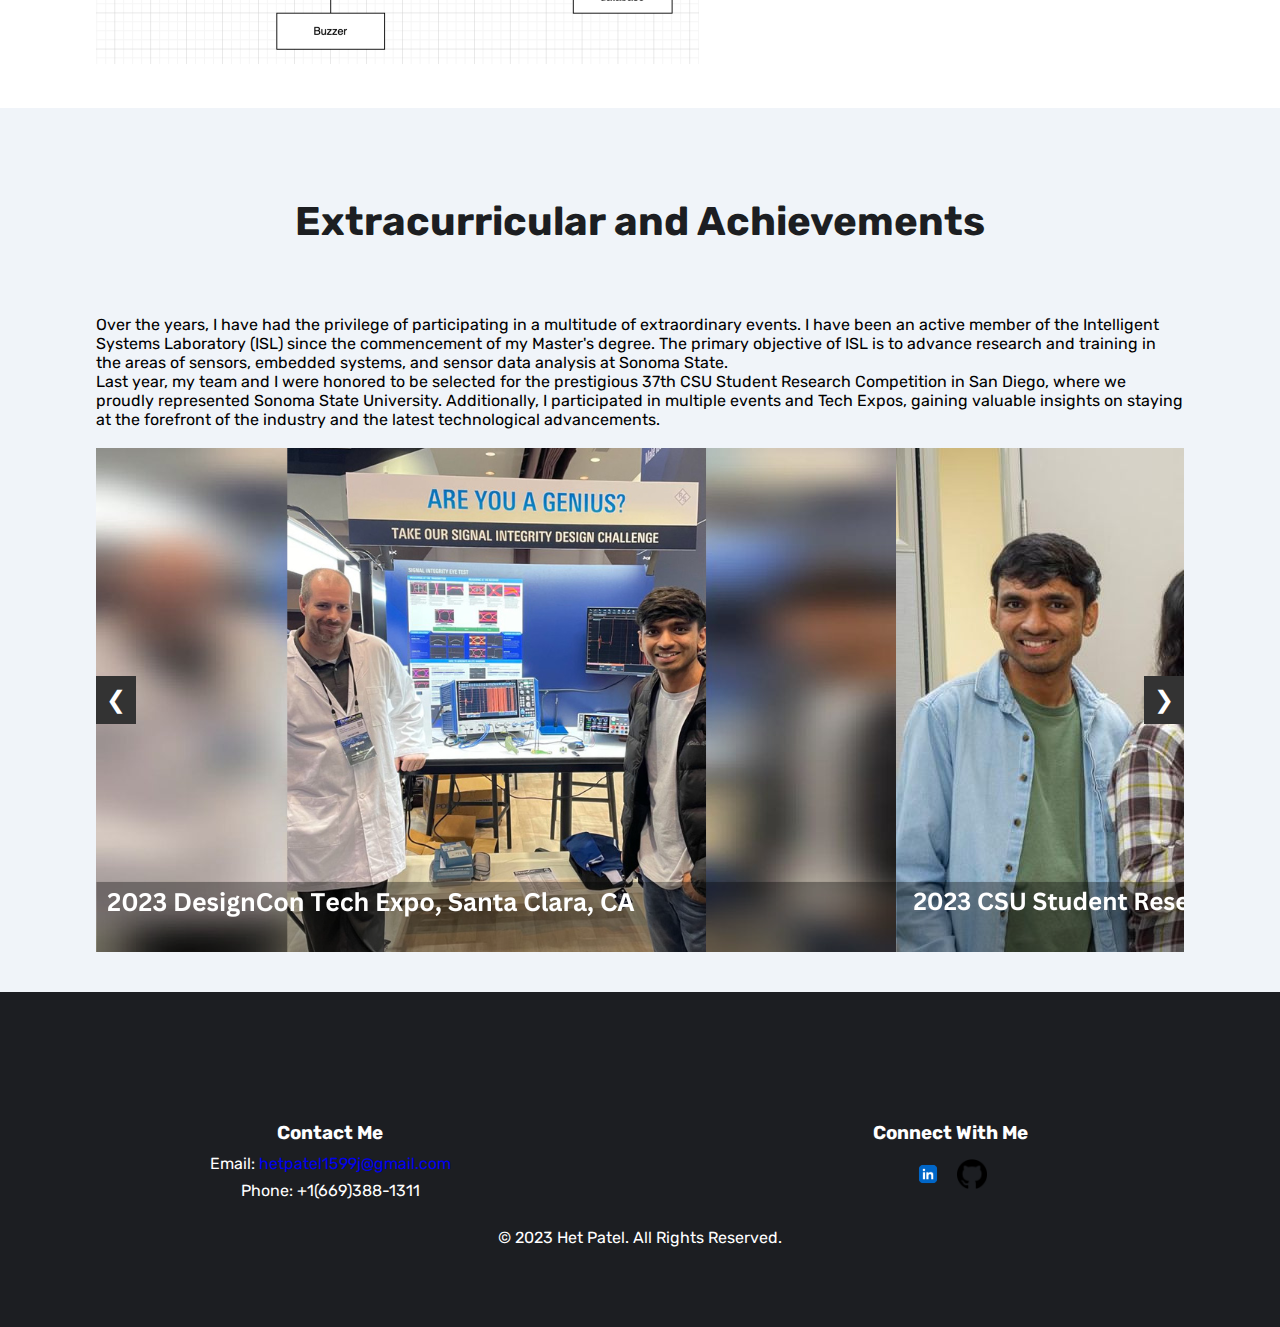
==== commit 655dd3e2: "Files + Images Updated" ====
--- a/index.html
+++ b/index.html
@@ -51,11 +51,10 @@
                 <img src="img/HP_Headshot.jpg" >
             </div>
             <div class="content">
-                <h1>About Me 
-                    <!-- <span>Me</span> -->
+                <h1>About 
+                    <span>Me</span>
                 </h1>
-                <!-- <h3>Embedded Systems</h3> -->
-                <br><br>
+                <br>
                 <p> 
                     Het Patel, a dedicated professional with a sound interest in embedded systems. I bring a wealth of technical knowledge and hands-on experience to the table.
                     I have woked on series of captivating projects while implementing latest firmware functionalities that showcase my proficiency in designing innovative solutions. I am deeply passionate about staying at the forefront of technology, ensuring that I am well-versed in the latest advancements, both in software and hardware.
@@ -79,27 +78,29 @@
             <div class="sec-top">
                 <h1>My <span>Projects</span></h1>
             </div>
-    
-            <!-- Project 1 -->
-            <div class="project1">
-                <h3>End to End IoT System (C/C++)</h3>
-                <br>
-                <h2>⸻</h2>
-                <p> The purpose of this project is to determine the duration of the light in the closed
-                    room. The automatic switches which turn on and off in a
-                    certain amount of time. This project goes a little more in depth in terms of the measurement
-                    of amount of light turned on in the room.
-                    </p>
-                    <p>
-                        This project was a part of a class, Internet of Things at Sonoma State University in 2022. 
-                    </p> <br>
-                <a href="endtoend.pdf">
-                        <span>Read More</span>
-                        </a> <br> <br> 
-                <div class="image-container">      
-                    <img src="img/endtoend.png">
-                </div>
-            </div>  
+
+            <div class="project4"><br><br>
+                <h3>Breath Data Collection Device</h3>
+                <br>
+                <h2>⸻</h2> 
+                
+                <p>The objective of this project is to develop a wireless automatic data logging device for breath based medical research. 
+                    By utilizing an ESP32 microcontroller unit (MCU) with FreeRTOS operating system and a Notecarrier AF for cellular communication, the project aims to create a robust and reliable platform for remote breath data collection. 
+                    The purpose is to provide an efficient solution that overcomes the limitations of previous iteration which utilized 3G protocol which has been phased out, having poor connectivity and is not usable anymore.</p>
+                <a href="MS Project Report.pdf">
+                        <span>Read More</span><br><br>
+                        </a>
+                <div class="image-container">
+                    <img src="img/Project10.png">
+                    <img src="img/Project11.png">
+                    
+                </div>
+    
+            <!-- Add more projects as needed -->
+    
+        </div> <br> <br>
+
+            
     
             <!-- Project 2 -->
             <div class="project2">
@@ -107,15 +108,17 @@
                 <h3>Home Automation System (C, PIC18F46K20 MCU, MPLab)</h3>
                 <br>
                 <h2>⸻</h2>
-                <p>The project explains the fundamental of how all the new home automation systems has been made. 
-                    This prototype is a great intital example to remotely operate devices. This utilizes the on borad
-                    HC05 bluetooth module for wireless serial communications. It will send serial data to android application
-                    which will respond back with toggling home peripherals. 
-                    <br> <br>Android app was programmed to have four different buttons to operate the peipherals. Each button would have ON and OFF capability.
+                <p>This initiative delves into the foundational principles underlying the development of contemporary home automation systems. 
+                    The prototype serves as a noteworthy initial example, illustrating the remote operation of devices. 
+                    Utilizing the on-board HC05 Bluetooth module for seamless wireless serial communication, this system transmits serial data to an Android application. 
+                    The Android app, in turn, responds by toggling various home peripherals.
+                    <br> <br>This strategic approach aims to transform conventional, non-smart peripherals into intelligent, remotely controllable devices. 
+                    The overarching objective of the project is to empower users to convert their non-smart appliances into smart, operable devices through seamless and efficient wireless communication. 
                 </p> <br>
                 
                     <a href="projects.html">
-                        <span>Read More</span><br><br><br><br>
+                        <!-- <span>Read More</span> -->
+                            <br><br><br><br> 
                         </a>
                 <div class="image-container">  
                     <img src="img/project7.png">
@@ -145,25 +148,27 @@
             </div>
             
              <!-- Project 4 -->
-             <div class="project4"><br><br>
-                <h3>Breath Data Collection Device</h3>
+             <!-- Project 1 -->
+             <br> <br> <div class="project1">
+                <h3>End to End IoT System (C/C++)</h3>
                 <br>
                 <h2>⸻</h2>
-                <p>The objective of this project is to develop a wireless automatic data logging device for breath based medical research. 
-                    By utilizing an ESP32 microcontroller unit (MCU) with FreeRTOS operating system and a Notecarrier AF for cellular communication, the project aims to create a robust and reliable platform for remote breath data collection. 
-                    The purpose is to provide an efficient solution that overcomes the limitations of previous iteration which utilized 3G protocol which has been phased out, having poor connectivity and is not usable anymore.</p>
-                <a href="projects.html">
-                        <span>Read More</span><br><br>
-                        </a>
-                <div class="image-container">
-                    <img src="img/Project10.png">
-                    <img src="img/Project11.png">
-                    
-                </div>
-    
-            <!-- Add more projects as needed -->
-    
-        </div>
+                <p> The purpose of this project is to determine the duration of the light in the closed
+                    room. The automatic switches which turn on and off in a
+                    certain amount of time. This project goes a little more in depth in terms of the measurement
+                    of amount of light turned on in the room.
+                    </p>
+                    <p>
+                        This project was a part of a class, Internet of Things at Sonoma State University in 2022. 
+                    </p> <br>
+                <a href="">
+                        <!-- <span>Read More</span> -->
+                        </a> <br> <br> 
+                <div class="image-container">      
+                    <img src="img/endtoend.png">
+                </div>
+            </div>  
+             
     </section>
                     </div>
     </section>
@@ -178,17 +183,18 @@
             </div>
     
             <div class="content">
-                <p>Over the years, I have had the incredible pleasure to take part in some truly amazing events.
-                    I am a memebr of the Intelligent Systems Laboratory (ISL) since I started my Master's degree. The main goal of ISL is to advance research and training in sensors, embedded systems, and sensor data analysis areas at Sonoma State.
-                    <br> In the year 2023, I've had a chance to attend events like Tech Expos and Research competitions.  
+                <p>
+                    Over the years, I have had the privilege of participating in a multitude of extraordinary events. I have been an active member of the Intelligent Systems Laboratory (ISL) since the commencement of my Master's degree. The primary objective of ISL is to advance research and training in the areas of sensors, embedded systems, and sensor data analysis at Sonoma State.
+                    <br>
+                    Last year, my team and I were honored to be selected for the prestigious 37th CSU Student Research Competition in San Diego, where we proudly represented Sonoma State University. Additionally, I participated in multiple events and Tech Expos, gaining valuable insights on staying at the forefront of the industry and the latest technological advancements.
                 </p> <br>
             </div>
 
             <div class="carousel-container">
                 <button class="carousel-button prev" onclick="prevSlide()">❮</button>
                 <div class="carousel">
-                    <img src="img/Expo_3.jpg" alt="Description of Image 1">
-                    <img src="img/CSU_research.jfif" alt="Description of Image 2">
+                    <img src="img/Expo_5.png" alt="Description of Image 1">
+                    <img src="img/CSU_research_1.png" alt="Description of Image 2">
                     <img src="img/isl_logo.jpg" alt="Description of Image 2">
                     <img src="img/Expo_4.jpg" alt="Description of Image 2">
                     <!-- Add more images as needed -->
